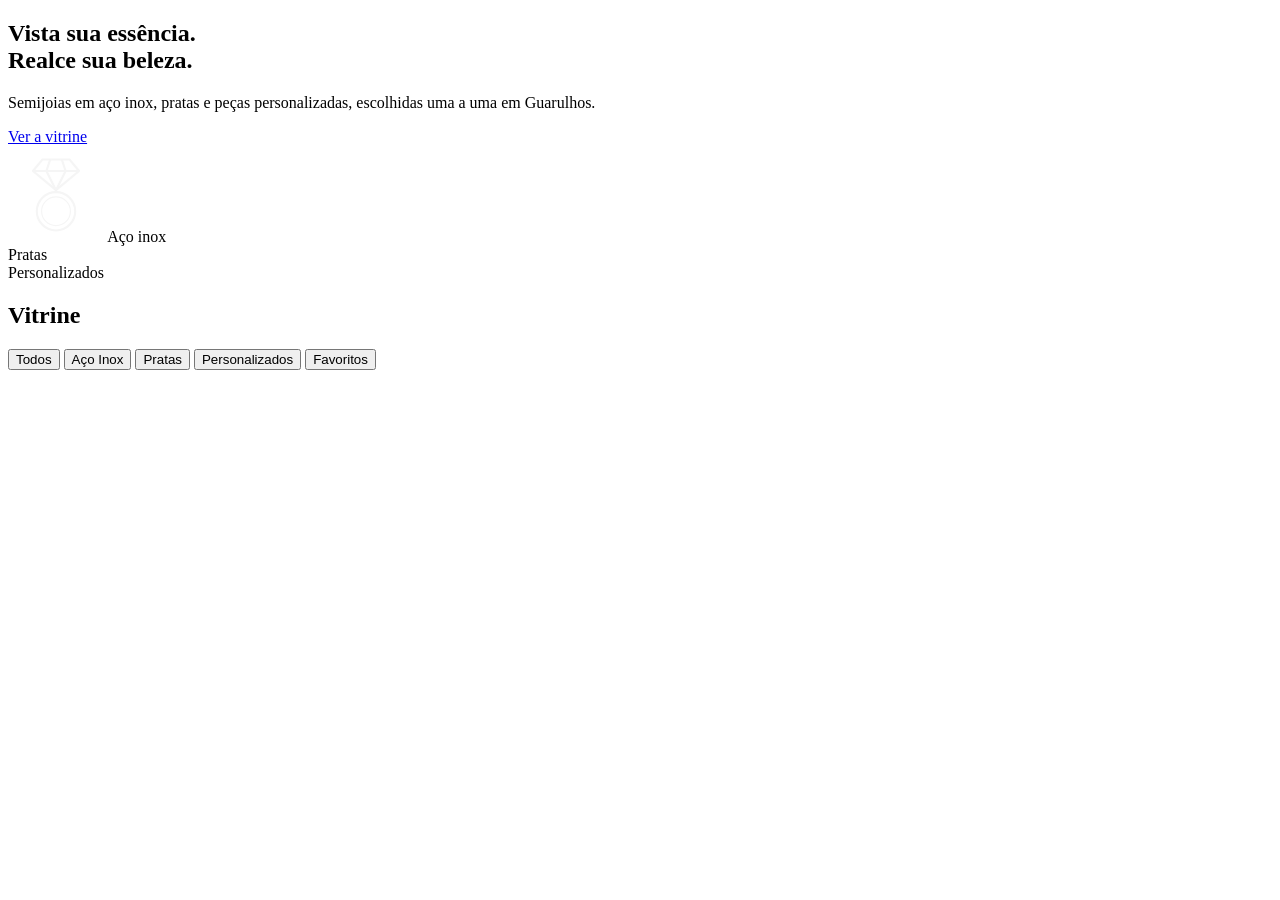
==== index.html @ fe7453b3 "Prepare site for GitHub Pages deployment" ====
<!DOCTYPE html>
<html lang="pt-BR">
<head>
  <meta charset="UTF-8">
  <meta name="viewport" content="width=device-width, initial-scale=1">
  <title>AVELA Semijoias | Vista sua essência. Realce sua beleza.</title>
  <meta name="description" content="Semijoias em aço inox, pratas e peças personalizadas. Compre pelo WhatsApp. Guarulhos, SP.">

  <!-- Fontes: Playfair Display (títulos) e Inter (textos) -->
  <link rel="preconnect" href="https://fonts.googleapis.com">
  <link rel="preconnect" href="https://fonts.gstatic.com" crossorigin>
  <link href="https://fonts.googleapis.com/css2?family=Inter:wght@400;500;600&family=Playfair+Display:wght@400;500;600&display=swap" rel="stylesheet">

  <link rel="stylesheet" href="style.css">
</head>

<!-- data-pagina diz ao script.js qual página está aberta -->
<body data-pagina="home">

  <!-- O cabeçalho é montado pelo script.js (mesmo código em todas as páginas) -->
  <div id="cabecalho"></div>

  <main>
    <!-- BANNER DE BOAS-VINDAS -->
    <section class="hero">
      <div class="container hero__interno">
        <div class="hero__texto">
          <h1>Vista sua essência.<br>Realce sua beleza.</h1>
          <p>Semijoias em aço inox, pratas e peças personalizadas, escolhidas uma a uma em Guarulhos.</p>
          <a class="btn btn--bordo btn--grande" href="#vitrine">Ver a vitrine</a>
        </div>

        <!-- Círculo bordô: ecoa o círculo da logomarca -->
        <div class="hero__selo" aria-hidden="true">
          <svg viewBox="0 0 100 100" width="96" height="96" fill="none" stroke="#F5F5F5" stroke-width="2.2" stroke-linejoin="round">
            <path d="M36 14h28l10 12-24 20-24-20z"/>
            <path d="M26 26h48M44 14l-4 12 10 20M56 14l4 12-10 20"/>
            <circle cx="50" cy="68" r="20"/>
            <circle cx="50" cy="68" r="15" stroke-width="1.2"/>
          </svg>
          <span>Aço inox<br>Pratas<br>Personalizados</span>
        </div>
      </div>
    </section>

    <!-- DESTAQUES (produtos marcados como "Sim" na coluna Destaque) -->
    <section class="secao container" id="destaques" hidden>
      <h2 class="secao__titulo">Destaques</h2>
      <div class="grade" id="grade-destaques"></div>
    </section>

    <!-- CATÁLOGO COM FILTROS -->
    <section class="secao container" id="vitrine">
      <h2 class="secao__titulo">Vitrine</h2>

      <div class="filtros" role="group" aria-label="Filtrar por categoria">
        <button class="filtro ativo" data-categoria="todos">Todos</button>
        <button class="filtro" data-categoria="Aço Inox">Aço Inox</button>
        <button class="filtro" data-categoria="Pratas">Pratas</button>
        <button class="filtro" data-categoria="Personalizados">Personalizados</button>
        <button class="filtro" data-categoria="favoritos">Favoritos</button>
      </div>

      <div class="grade" id="grade"></div>
      <p class="vazio" id="vazio" hidden></p>
    </section>
  </main>

  <div id="rodape"></div>

  <script src="script.js"></script>
</body>
</html>
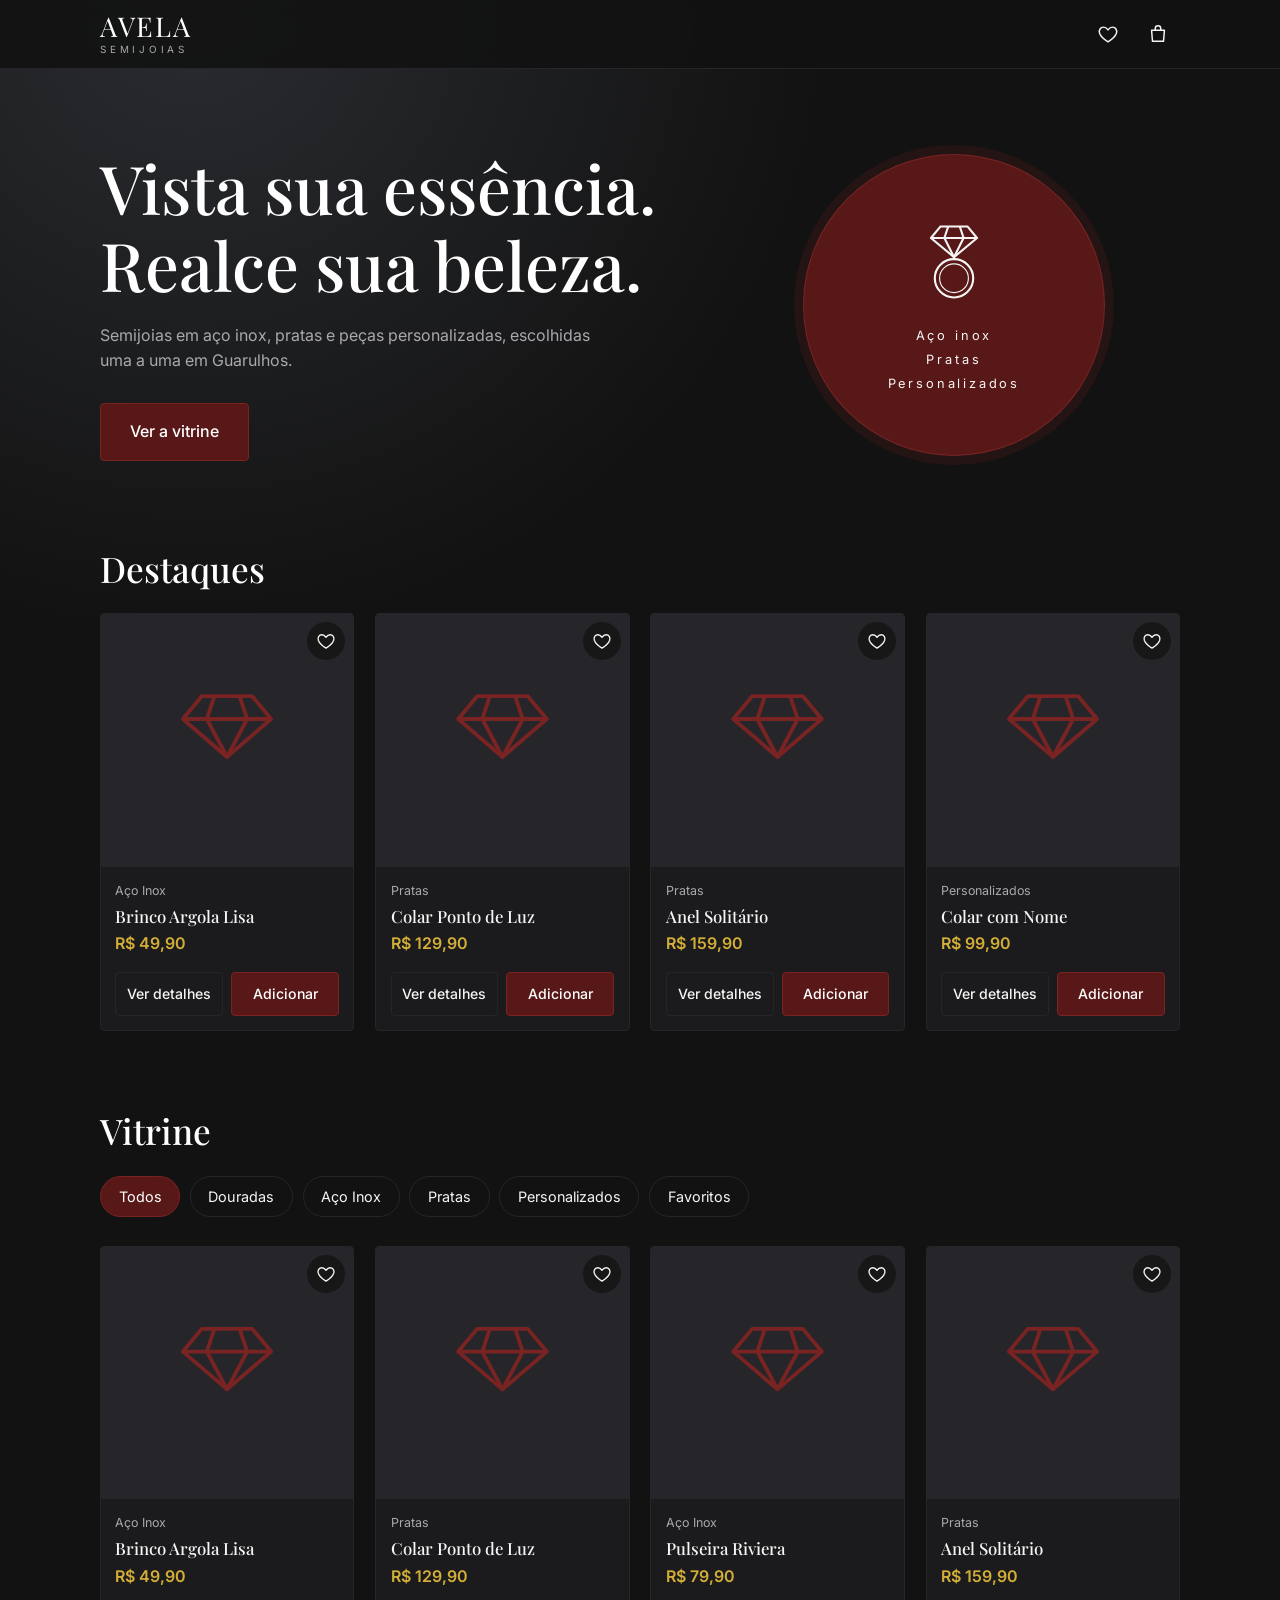
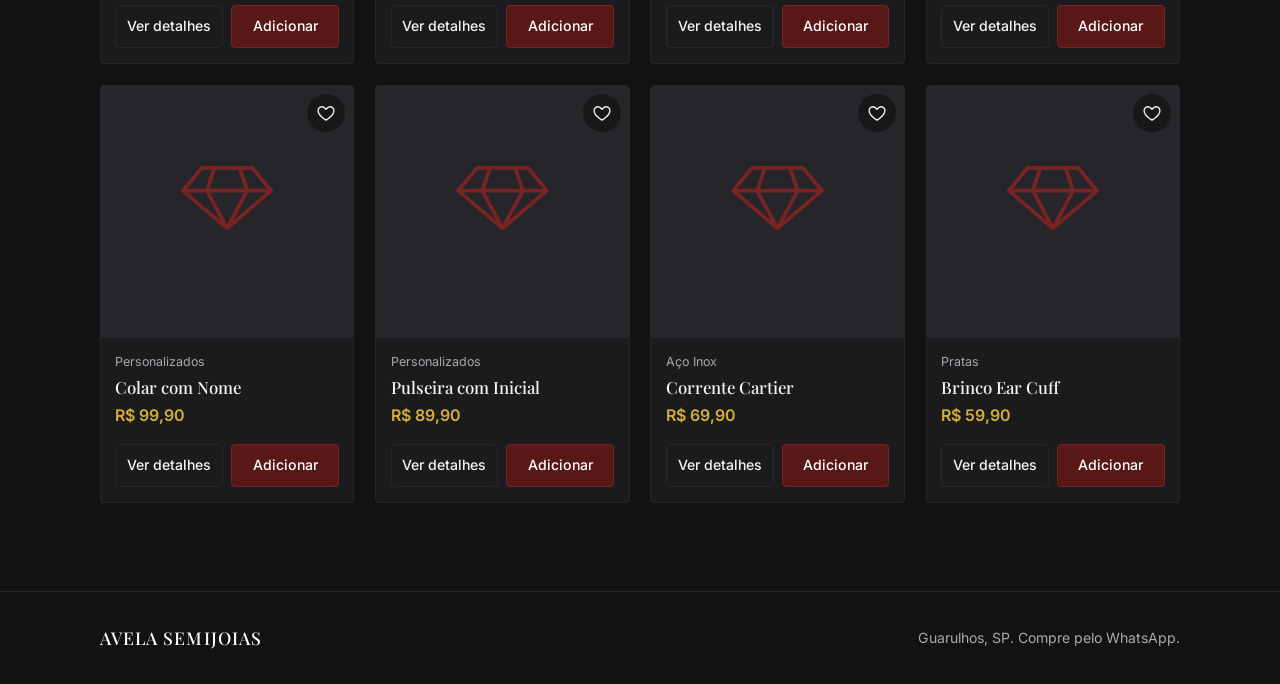
==== commit ede185ab: "Update index.html" ====
--- a/index.html
+++ b/index.html
@@ -55,6 +55,7 @@
 
       <div class="filtros" role="group" aria-label="Filtrar por categoria">
         <button class="filtro ativo" data-categoria="todos">Todos</button>
+        <button class="filtro" data-categoria="Aço Inox">Douradas</button>
         <button class="filtro" data-categoria="Aço Inox">Aço Inox</button>
         <button class="filtro" data-categoria="Pratas">Pratas</button>
         <button class="filtro" data-categoria="Personalizados">Personalizados</button>
--- a/style.css
+++ b/style.css
@@ -0,0 +1,259 @@
+/* =========================================================
+   AVELA SEMIJOIAS - Estilos globais
+   Paleta: chumbo (fundo), bordô (destaque), branco e dourado suave
+   ========================================================= */
+
+/* ---------- 1. Variáveis de cor e tipografia ---------- */
+:root {
+  --chumbo: #121212;
+  --chumbo-2: #1b1b1d;       /* superfícies (cards, caixas) */
+  --chumbo-3: #26262a;       /* bordas e divisórias */
+  --bordo: #581818;          /* cor primária da logo */
+  --bordo-escuro: #4a1212;
+  --bordo-claro: #7a2323;    /* hover dos botões */
+  --dourado: #d4af37;
+  --branco: #ffffff;
+  --offwhite: #f5f5f5;
+  --cinza: #a9a9ad;          /* textos secundários */
+
+  --fonte-titulo: "Playfair Display", Georgia, serif;
+  --fonte-texto: "Inter", Roboto, Arial, sans-serif;
+
+  --largura-max: 1120px;
+  --raio: 4px;
+}
+
+/* ---------- 2. Reset e base ---------- */
+*, *::before, *::after { box-sizing: border-box; }
+
+html { scroll-behavior: smooth; }
+
+body {
+  margin: 0;
+  font-family: var(--fonte-texto);
+  font-size: 1rem;
+  line-height: 1.6;
+  color: var(--offwhite);
+  background:
+    radial-gradient(circle at 15% 0%, #2a2c30 0%, transparent 45%),
+    var(--chumbo);
+  background-attachment: fixed;
+}
+
+img { max-width: 100%; display: block; }
+a { color: inherit; text-decoration: none; }
+h1, h2, h3 { font-family: var(--fonte-titulo); font-weight: 500; line-height: 1.15; margin: 0; }
+button { font: inherit; cursor: pointer; }
+
+/* Foco visível para quem navega pelo teclado */
+:focus-visible { outline: 2px solid var(--dourado); outline-offset: 3px; }
+
+[hidden] { display: none !important; }
+
+.container { width: 100%; max-width: var(--largura-max); margin: 0 auto; padding: 0 1.25rem; }
+
+/* ---------- 3. Botões ---------- */
+.btn {
+  display: inline-flex; align-items: center; justify-content: center;
+  padding: .7rem 1.25rem;
+  border: 1px solid transparent; border-radius: var(--raio);
+  font-weight: 500; font-size: .95rem; text-align: center;
+  transition: background .2s, border-color .2s, color .2s;
+}
+.btn--bordo { background: var(--bordo); color: var(--branco); border-color: var(--bordo-claro); }
+.btn--bordo:hover { background: var(--bordo-claro); }
+.btn--contorno { border-color: var(--chumbo-3); color: var(--offwhite); background: transparent; }
+.btn--contorno:hover { border-color: var(--dourado); color: var(--dourado); }
+.btn--grande { padding: .95rem 1.8rem; font-size: 1rem; }
+.btn--cheio { width: 100%; }
+
+.link-discreto {
+  background: none; border: 0; padding: .5rem 0; color: var(--cinza);
+  text-decoration: underline; font-size: .85rem;
+}
+.link-discreto:hover { color: var(--branco); }
+
+/* ---------- 4. Cabeçalho ---------- */
+.cabecalho {
+  position: sticky; top: 0; z-index: 20;
+  background: rgba(18, 18, 18, .88);
+  backdrop-filter: blur(10px);
+  border-bottom: 1px solid var(--chumbo-3);
+}
+.cabecalho__interno { display: flex; align-items: center; justify-content: space-between; min-height: 68px; }
+
+.logo { display: flex; flex-direction: column; line-height: 1; }
+.logo__nome { font-family: var(--fonte-titulo); font-size: 1.7rem; letter-spacing: .06em; color: var(--branco); }
+.logo__sub { font-size: .62rem; letter-spacing: .38em; color: var(--cinza); margin-top: .3rem; }
+
+.acoes { display: flex; gap: .4rem; }
+.icone-btn {
+  position: relative; display: grid; place-items: center;
+  width: 44px; height: 44px; border-radius: 50%; color: var(--offwhite);
+  transition: color .2s, background .2s;
+}
+.icone-btn:hover { color: var(--dourado); background: var(--chumbo-2); }
+.icone-btn svg { width: 22px; height: 22px; }
+
+.badge {
+  position: absolute; top: 3px; right: 1px;
+  min-width: 18px; height: 18px; padding: 0 5px;
+  border-radius: 9px; background: var(--bordo); color: var(--branco);
+  font-size: .7rem; font-weight: 600; line-height: 18px; text-align: center;
+  border: 1px solid var(--bordo-claro);
+}
+
+/* ---------- 5. Banner (hero) ---------- */
+.hero { padding: 3.5rem 0 2.5rem; }
+.hero__interno { display: grid; gap: 2.5rem; align-items: center; }
+
+.hero__texto h1 { font-size: clamp(2.3rem, 7vw, 4.2rem); color: var(--branco); }
+.hero__texto p { max-width: 32rem; color: var(--cinza); margin: 1.2rem 0 1.8rem; }
+
+.hero__selo {
+  justify-self: center;
+  width: min(300px, 78vw); aspect-ratio: 1;
+  border-radius: 50%;
+  background: var(--bordo);
+  box-shadow: 0 0 0 1px var(--bordo-claro), 0 0 0 10px rgba(88, 24, 24, .25);
+  display: flex; flex-direction: column; align-items: center; justify-content: center; gap: .9rem;
+  text-align: center; color: var(--offwhite);
+  font-size: .8rem; letter-spacing: .22em; line-height: 1.9;
+}
+
+/* ---------- 6. Seções, filtros e grade ---------- */
+.secao { padding: 2.5rem 1.25rem; }
+.secao__titulo { font-size: clamp(1.6rem, 4vw, 2.2rem); margin-bottom: 1.5rem; color: var(--branco); }
+
+.filtros { display: flex; flex-wrap: wrap; gap: .6rem; margin-bottom: 1.8rem; }
+.filtro {
+  padding: .5rem 1.1rem; border-radius: 999px;
+  background: transparent; color: var(--offwhite);
+  border: 1px solid var(--chumbo-3); font-size: .9rem;
+  transition: all .2s;
+}
+.filtro:hover { border-color: var(--dourado); }
+.filtro.ativo { background: var(--bordo); border-color: var(--bordo-claro); color: var(--branco); }
+
+.grade { display: grid; grid-template-columns: repeat(2, 1fr); gap: 1rem; }
+
+.vazio, .carregando { color: var(--cinza); padding: 2rem 0; }
+
+/* ---------- 7. Card de produto ---------- */
+.card {
+  position: relative; display: flex; flex-direction: column;
+  background: var(--chumbo-2);
+  border: 1px solid var(--chumbo-3); border-radius: var(--raio);
+  overflow: hidden; transition: border-color .2s;
+}
+.card:hover { border-color: rgba(212, 175, 55, .5); }
+
+.card__img { display: block; aspect-ratio: 1; background: var(--chumbo-3); }
+.card__img img { width: 100%; height: 100%; object-fit: cover; }
+
+.card__fav {
+  position: absolute; top: .5rem; right: .5rem;
+  width: 38px; height: 38px; display: grid; place-items: center;
+  border-radius: 50%; border: 0;
+  background: rgba(18, 18, 18, .7); color: var(--offwhite);
+}
+.card__fav svg { width: 20px; height: 20px; }
+.card__fav.ativo, .btn-fav.ativo { color: var(--dourado); }
+.card__fav.ativo svg, .btn-fav.ativo svg { fill: currentColor; }
+
+.card__corpo { display: flex; flex-direction: column; gap: .35rem; padding: .9rem; flex: 1; }
+.card__cat { margin: 0; font-size: .78rem; color: var(--cinza); }
+.card__nome { font-size: 1.05rem; }
+.card__preco { margin: 0; color: var(--dourado); font-weight: 600; }
+.card__botoes { display: grid; gap: .5rem; margin-top: auto; padding-top: .6rem; }
+.card__botoes .btn { padding: .6rem .5rem; font-size: .88rem; }
+
+/* ---------- 8. Página de produto ---------- */
+.produto { display: grid; gap: 2rem; padding: 2rem 0; }
+.produto__foto { border-radius: var(--raio); overflow: hidden; border: 1px solid var(--chumbo-3); background: var(--chumbo-2); }
+.produto__foto img { width: 100%; aspect-ratio: 1; object-fit: cover; }
+.produto__info h1 { font-size: clamp(1.8rem, 5vw, 2.6rem); margin: .3rem 0 .8rem; }
+.produto__cat { color: var(--cinza); font-size: .9rem; margin: 0; }
+.produto__preco { font-size: 1.6rem; color: var(--dourado); font-weight: 600; margin: 0 0 1.2rem; }
+.produto__desc { color: var(--offwhite); max-width: 34rem; margin-bottom: 1.5rem; }
+.produto__acoes { display: grid; gap: .7rem; max-width: 26rem; }
+.voltar { display: inline-block; margin-top: 1.5rem; color: var(--cinza); font-size: .9rem; }
+.voltar:hover { color: var(--dourado); }
+
+.btn-fav {
+  display: inline-flex; align-items: center; justify-content: center; gap: .5rem;
+  padding: .7rem 1.25rem; border-radius: var(--raio);
+  background: transparent; border: 1px solid var(--chumbo-3); color: var(--offwhite);
+}
+.btn-fav svg { width: 20px; height: 20px; }
+
+/* Seletor de quantidade (usado no produto e no carrinho) */
+.qtd { display: inline-flex; align-items: center; border: 1px solid var(--chumbo-3); border-radius: var(--raio); }
+.qtd button { width: 38px; height: 38px; background: none; border: 0; color: var(--offwhite); font-size: 1.1rem; }
+.qtd button:hover { color: var(--dourado); }
+.qtd span { min-width: 34px; text-align: center; }
+
+/* ---------- 9. Carrinho ---------- */
+.carrinho { padding-top: 2rem; padding-bottom: 3rem; }
+.carrinho__layout { display: grid; gap: 2rem; }
+
+.item {
+  display: grid; grid-template-columns: 84px 1fr; gap: 1rem;
+  padding: 1rem 0; border-bottom: 1px solid var(--chumbo-3);
+}
+.item img { width: 84px; height: 84px; object-fit: cover; border-radius: var(--raio); background: var(--chumbo-3); }
+.item__nome { font-family: var(--fonte-titulo); font-size: 1.1rem; margin: 0; }
+.item__preco { margin: .2rem 0 .6rem; color: var(--dourado); }
+.item__linha { display: flex; align-items: center; gap: 1rem; flex-wrap: wrap; }
+
+.resumo {
+  background: var(--chumbo-2); border: 1px solid var(--chumbo-3);
+  border-radius: var(--raio); padding: 1.4rem; align-self: start;
+}
+.resumo h2 { font-size: 1.3rem; margin-bottom: 1rem; }
+.resumo__linha { display: flex; justify-content: space-between; font-size: 1.2rem; margin-bottom: 1.2rem; }
+.resumo__linha strong { color: var(--dourado); }
+.resumo label { display: block; font-size: .85rem; color: var(--cinza); margin: .8rem 0 .3rem; }
+.resumo input, .resumo textarea {
+  width: 100%; padding: .7rem; border-radius: var(--raio);
+  background: var(--chumbo); color: var(--branco);
+  border: 1px solid var(--chumbo-3); font: inherit;
+}
+.resumo .btn { margin-top: 1.2rem; }
+.resumo__nota { font-size: .8rem; color: var(--cinza); margin: .8rem 0 .2rem; }
+
+/* ---------- 10. Aviso (toast) ---------- */
+.toast {
+  position: fixed; left: 50%; bottom: 1.5rem; z-index: 50;
+  transform: translate(-50%, 20px); opacity: 0; pointer-events: none;
+  background: var(--bordo); color: var(--branco);
+  border: 1px solid var(--bordo-claro); border-radius: var(--raio);
+  padding: .8rem 1.3rem; font-size: .92rem;
+  transition: opacity .25s, transform .25s;
+}
+.toast.visivel { opacity: 1; transform: translate(-50%, 0); }
+
+/* ---------- 11. Rodapé ---------- */
+.rodape { margin-top: 3rem; padding: 2rem 0; border-top: 1px solid var(--chumbo-3); color: var(--cinza); font-size: .88rem; }
+.rodape__interno { display: flex; flex-direction: column; gap: .4rem; }
+.rodape strong { font-family: var(--fonte-titulo); font-weight: 500; font-size: 1.1rem; color: var(--branco); letter-spacing: .06em; }
+
+/* ---------- 12. Telas maiores ---------- */
+@media (min-width: 640px) {
+  .grade { grid-template-columns: repeat(3, 1fr); gap: 1.3rem; }
+  .card__botoes { grid-template-columns: 1fr 1fr; }
+  .rodape__interno { flex-direction: row; justify-content: space-between; align-items: center; }
+}
+
+@media (min-width: 900px) {
+  .hero { padding: 5rem 0 3rem; }
+  .hero__interno { grid-template-columns: 1.3fr 1fr; }
+  .grade { grid-template-columns: repeat(4, 1fr); }
+  .produto { grid-template-columns: 1fr 1fr; gap: 3.5rem; padding: 3rem 0; }
+  .carrinho__layout { grid-template-columns: 1.6fr 1fr; }
+}
+
+/* ---------- 13. Respeita quem prefere menos movimento ---------- */
+@media (prefers-reduced-motion: reduce) {
+  * { transition: none !important; scroll-behavior: auto !important; }
+}
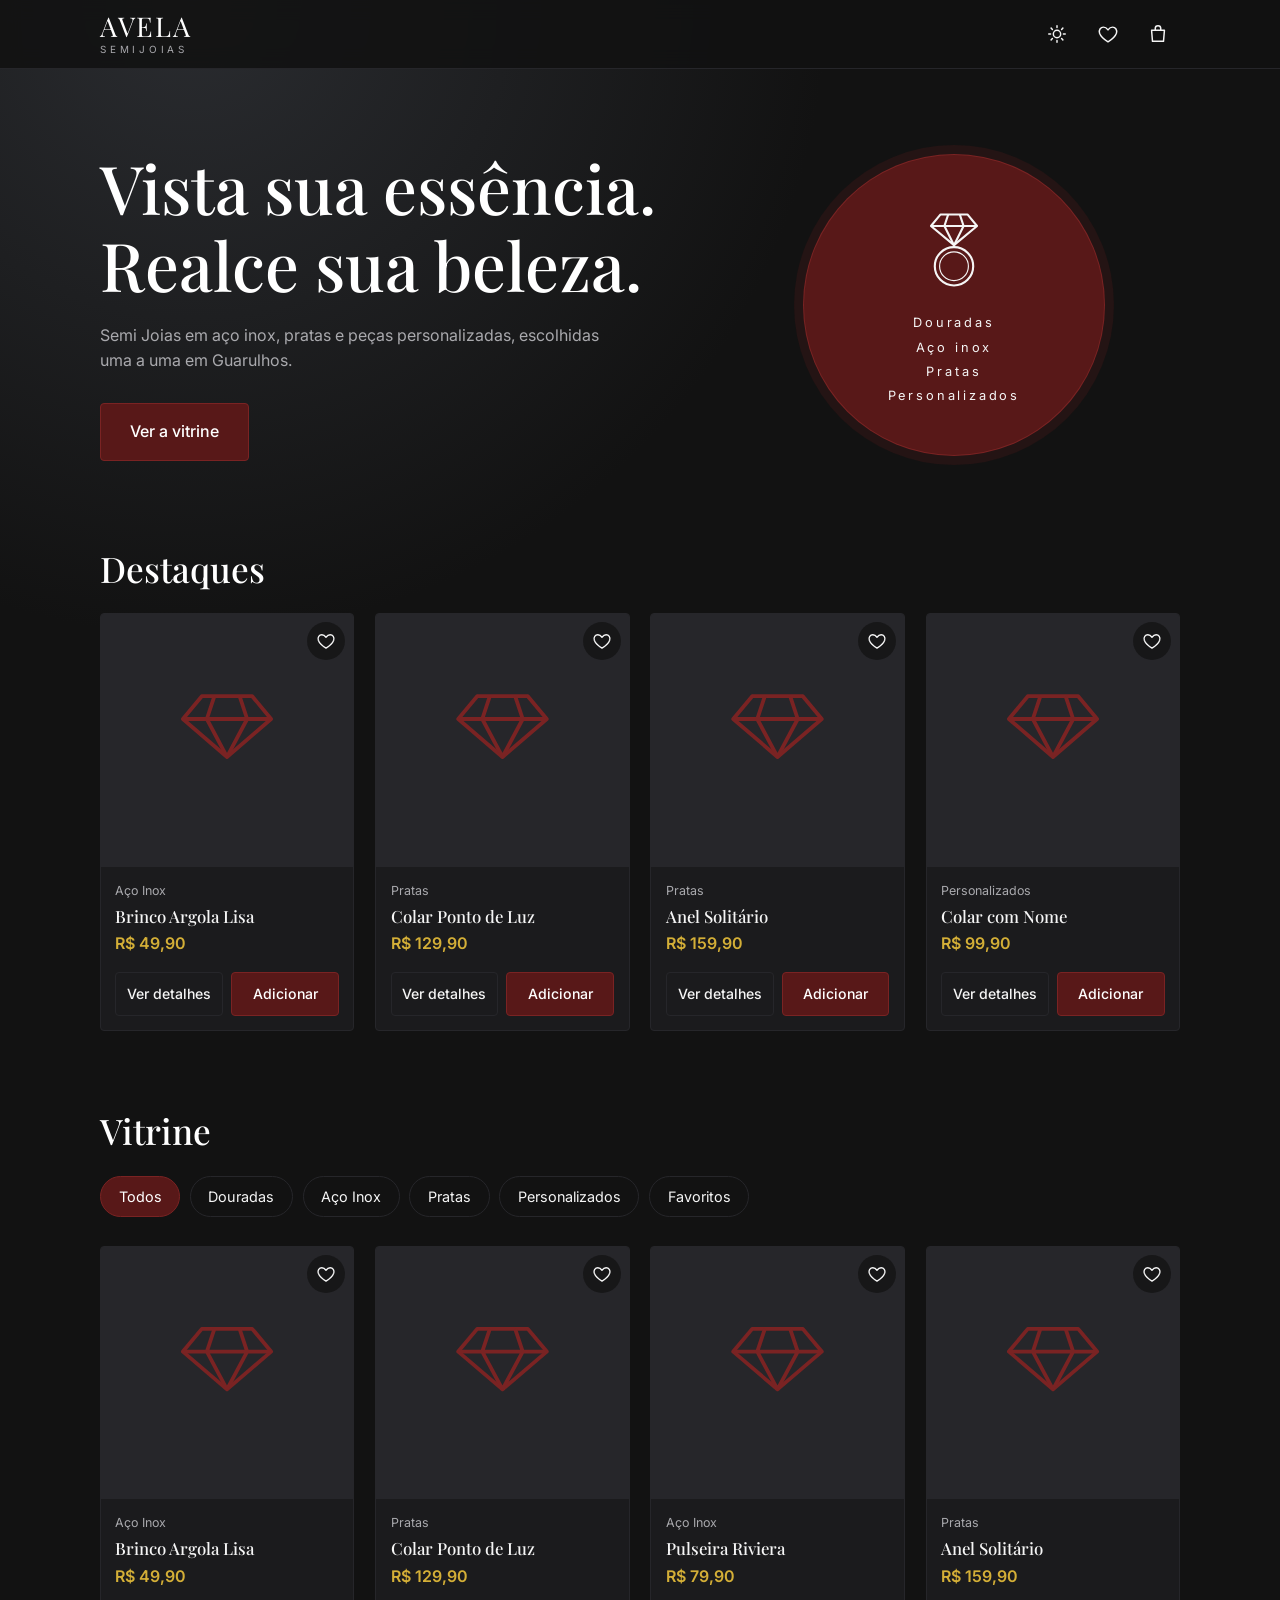
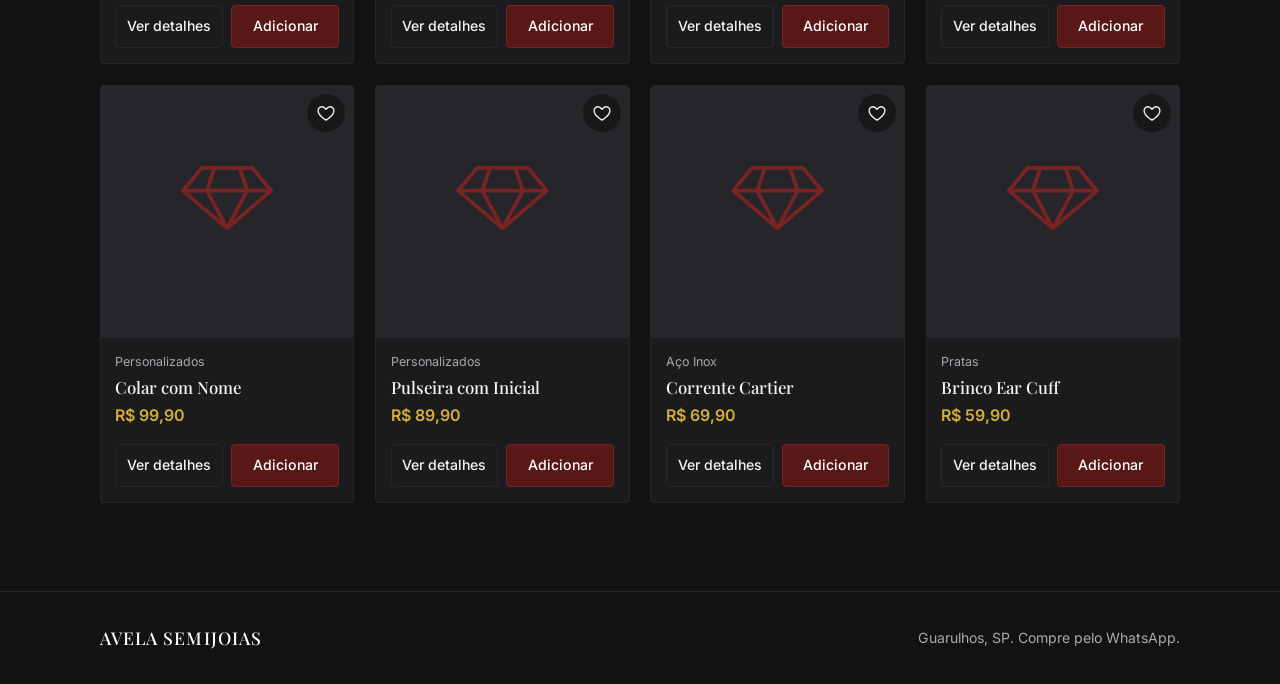
==== commit afec3211: "Correct spelling of 'Semi Joias' in index.html" ====
--- a/index.html
+++ b/index.html
@@ -3,7 +3,7 @@
 <head>
   <meta charset="UTF-8">
   <meta name="viewport" content="width=device-width, initial-scale=1">
-  <title>AVELA Semijoias | Vista sua essência. Realce sua beleza.</title>
+  <title>AVELA Semi Joias | Vista sua essência. Realce sua beleza.</title>
   <meta name="description" content="Semijoias em aço inox, pratas e peças personalizadas. Compre pelo WhatsApp. Guarulhos, SP.">
 
   <!-- Fontes: Playfair Display (títulos) e Inter (textos) -->
@@ -26,7 +26,7 @@
       <div class="container hero__interno">
         <div class="hero__texto">
           <h1>Vista sua essência.<br>Realce sua beleza.</h1>
-          <p>Semijoias em aço inox, pratas e peças personalizadas, escolhidas uma a uma em Guarulhos.</p>
+          <p>Semi Joias em aço inox, pratas e peças personalizadas, escolhidas uma a uma em Guarulhos.</p>
           <a class="btn btn--bordo btn--grande" href="#vitrine">Ver a vitrine</a>
         </div>
 
@@ -38,7 +38,7 @@
             <circle cx="50" cy="68" r="20"/>
             <circle cx="50" cy="68" r="15" stroke-width="1.2"/>
           </svg>
-          <span>Aço inox<br>Pratas<br>Personalizados</span>
+          <span>Douradas<br>Aço inox<br>Pratas<br>Personalizados</span>
         </div>
       </div>
     </section>
@@ -55,7 +55,7 @@
 
       <div class="filtros" role="group" aria-label="Filtrar por categoria">
         <button class="filtro ativo" data-categoria="todos">Todos</button>
-        <button class="filtro" data-categoria="Aço Inox">Douradas</button>
+        <button class="filtro" data-categoria="Douradas">Douradas</button>
         <button class="filtro" data-categoria="Aço Inox">Aço Inox</button>
         <button class="filtro" data-categoria="Pratas">Pratas</button>
         <button class="filtro" data-categoria="Personalizados">Personalizados</button>
--- a/style.css
+++ b/style.css
@@ -257,3 +257,168 @@
 @media (prefers-reduced-motion: reduce) {
   * { transition: none !important; scroll-behavior: auto !important; }
 }
+
+/* ---------- 14. Botão de tema (sol / lua) ---------- */
+button.icone-btn { background: none; border: 0; cursor: pointer; }
+.icone-lua { display: none; }                          /* tema escuro: mostra o sol */
+[data-tema="claro"] .icone-sol { display: none; }      /* tema claro: mostra a lua */
+[data-tema="claro"] .icone-lua { display: block; }
+
+/* ---------- 15. Tema claro (ativado por data-tema="claro" no <html>) ----------
+   Só trocamos as variáveis e os poucos pontos com cor fixa. */
+[data-tema="claro"] {
+  --chumbo: #faf6f4;      /* fundo da página */
+  --chumbo-2: #ffffff;    /* cards e caixas */
+  --chumbo-3: #e6dcd9;    /* bordas */
+  --offwhite: #2b2023;    /* texto principal */
+  --cinza: #6b6063;       /* texto secundário */
+  --dourado: #8f6f12;     /* dourado mais escuro para ler bem no fundo claro */
+}
+
+[data-tema="claro"] body {
+  background:
+    radial-gradient(circle at 15% 0%, #f0e4e0 0%, transparent 45%),
+    var(--chumbo);
+  background-attachment: fixed;
+}
+
+[data-tema="claro"] .cabecalho { background: rgba(250, 246, 244, .9); }
+
+/* Títulos e logo em bordô no tema claro */
+[data-tema="claro"] h1,
+[data-tema="claro"] h2,
+[data-tema="claro"] h3,
+[data-tema="claro"] .logo__nome,
+[data-tema="claro"] .rodape strong { color: var(--bordo); }
+
+[data-tema="claro"] .card__fav { background: rgba(255, 255, 255, .88); }
+[data-tema="claro"] .hero__selo { color: #fff; }   /* texto sobre o círculo bordô */
+[data-tema="claro"] .resumo input,
+[data-tema="claro"] .resumo textarea { color: var(--offwhite); }
+[data-tema="claro"] .link-discreto:hover { color: var(--bordo); }
+
+/* =========================================================
+   GALERIA DE FOTOS DO PRODUTO + LIGHTBOX
+   Cole este bloco no FINAL do seu style.css
+   ========================================================= */
+
+.galeria { width: 100%; }
+
+.galeria__principal {
+  position: relative;
+  border-radius: 12px;
+  overflow: hidden;
+  cursor: zoom-in;
+  touch-action: pan-y; /* permite rolar a página na vertical e arrastar na horizontal */
+}
+.galeria__principal img {
+  display: block;
+  width: 100%;
+  aspect-ratio: 1 / 1;
+  object-fit: cover;
+}
+
+/* Setas e contador sobre a foto principal */
+.galeria__seta {
+  position: absolute;
+  top: 50%;
+  transform: translateY(-50%);
+  width: 40px;
+  height: 40px;
+  border: 0;
+  border-radius: 50%;
+  background: rgba(18, 18, 18, .6);
+  color: #fff;
+  font-size: 1.7rem;
+  line-height: 1;
+  display: grid;
+  place-items: center;
+  cursor: pointer;
+  transition: background .2s;
+}
+.galeria__seta:hover { background: #581818; }
+.galeria__seta--ant { left: 10px; }
+.galeria__seta--prox { right: 10px; }
+
+.galeria__contador {
+  position: absolute;
+  right: 10px;
+  bottom: 10px;
+  padding: 2px 10px;
+  border-radius: 999px;
+  background: rgba(18, 18, 18, .65);
+  color: #fff;
+  font-size: .8rem;
+}
+
+/* Miniaturas */
+.miniaturas {
+  display: flex;
+  gap: .5rem;
+  margin-top: .7rem;
+  overflow-x: auto;
+  padding-bottom: 4px;
+}
+.miniatura {
+  flex: none;
+  width: 68px;
+  height: 68px;
+  padding: 0;
+  border: 2px solid transparent;
+  border-radius: 8px;
+  overflow: hidden;
+  background: none;
+  cursor: pointer;
+  opacity: .6;
+  transition: opacity .2s, border-color .2s;
+}
+.produto__foto .miniatura img {
+  display: block;
+  width: 100%;
+  height: 100%;
+  aspect-ratio: auto;
+  object-fit: cover;
+}
+.miniatura:hover { opacity: 1; }
+.miniatura.ativa { opacity: 1; border-color: #D4AF37; }
+
+/* Foto ampliada (lightbox) */
+.lightbox {
+  position: fixed;
+  inset: 0;
+  z-index: 1000;
+  display: flex;
+  align-items: center;
+  justify-content: center;
+  background: rgba(0, 0, 0, .92);
+  padding: 1rem;
+}
+.lightbox[hidden] { display: none; } /* garante que "hidden" esconda mesmo com display:flex */
+.lightbox__img {
+  max-width: 92vw;
+  max-height: 88vh;
+  object-fit: contain;
+  border-radius: 6px;
+}
+.lightbox__fechar,
+.lightbox__seta {
+  position: absolute;
+  border: 0;
+  border-radius: 50%;
+  background: rgba(255, 255, 255, .14);
+  color: #fff;
+  cursor: pointer;
+  display: grid;
+  place-items: center;
+  transition: background .2s;
+}
+.lightbox__fechar:hover,
+.lightbox__seta:hover { background: #581818; }
+.lightbox__fechar { top: 14px; right: 14px; width: 42px; height: 42px; font-size: 1.8rem; line-height: 1; }
+.lightbox__seta { top: 50%; transform: translateY(-50%); width: 46px; height: 46px; font-size: 2rem; line-height: 1; }
+.lightbox__seta[hidden] { display: none; }
+.lightbox__seta--ant { left: 14px; }
+.lightbox__seta--prox { right: 14px; }
+
+/* Impede a página de rolar por trás do lightbox aberto */
+body.sem-rolagem { overflow: hidden; }
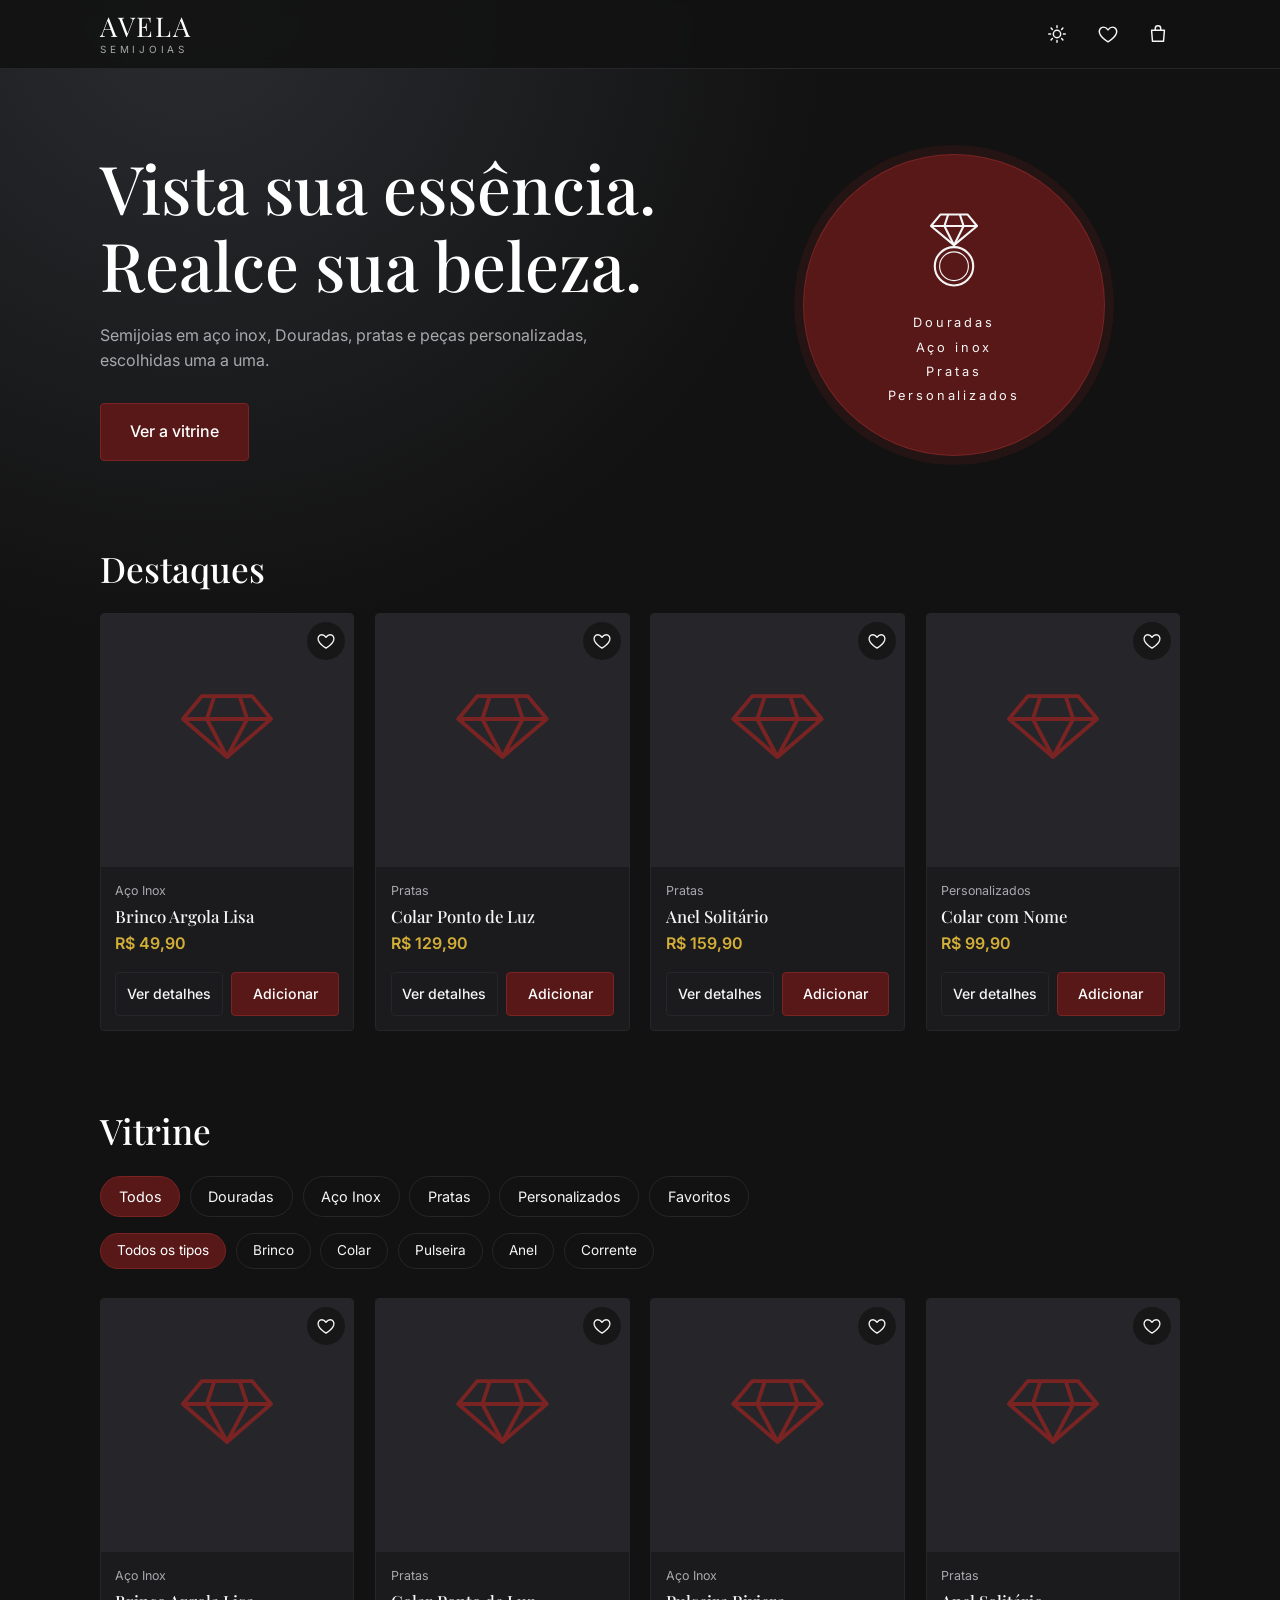
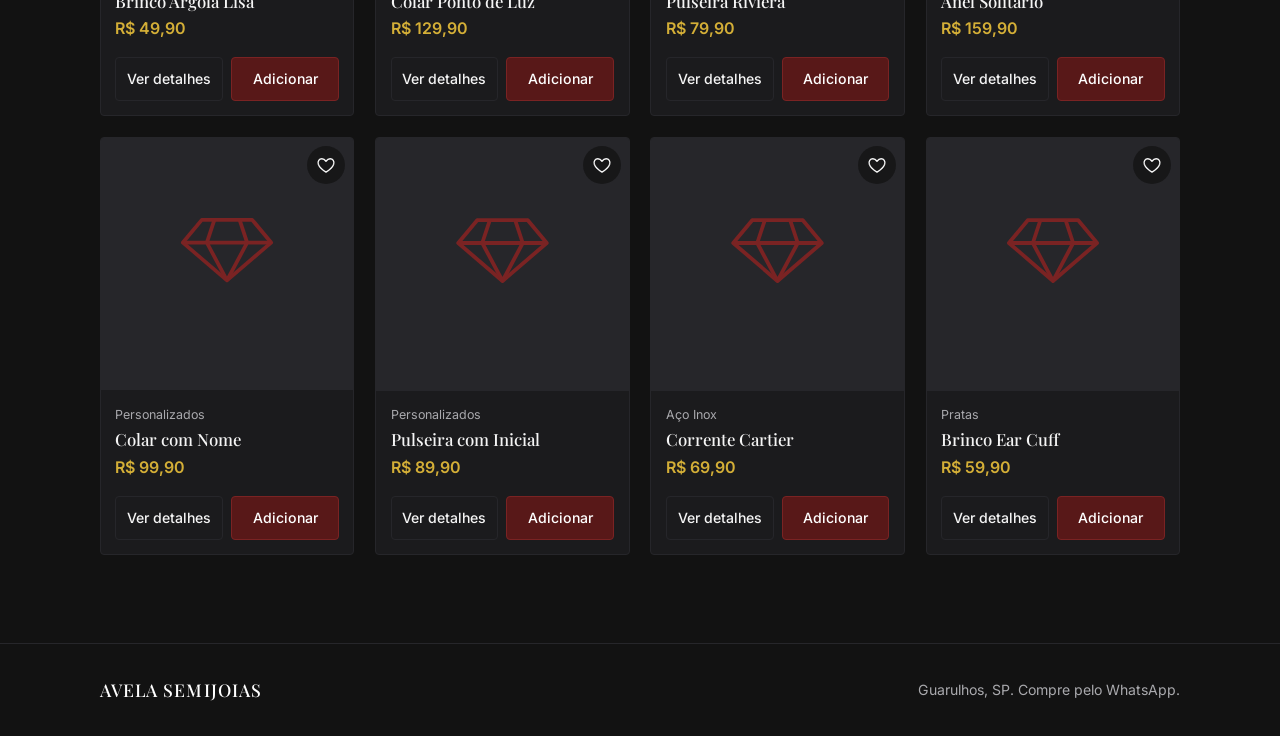
==== commit b09ca03d: "Rename index (1).html to index.html" ====
--- a/index.html
+++ b/index.html
@@ -3,7 +3,7 @@
 <head>
   <meta charset="UTF-8">
   <meta name="viewport" content="width=device-width, initial-scale=1">
-  <title>AVELA Semi Joias | Vista sua essência. Realce sua beleza.</title>
+  <title>AVELA Semijoias | Vista sua essência. Realce sua beleza.</title>
   <meta name="description" content="Semijoias em aço inox, pratas e peças personalizadas. Compre pelo WhatsApp. Guarulhos, SP.">
 
   <!-- Fontes: Playfair Display (títulos) e Inter (textos) -->
@@ -26,7 +26,7 @@
       <div class="container hero__interno">
         <div class="hero__texto">
           <h1>Vista sua essência.<br>Realce sua beleza.</h1>
-          <p>Semi Joias em aço inox, pratas e peças personalizadas, escolhidas uma a uma em Guarulhos.</p>
+          <p>Semijoias em aço inox, Douradas, pratas e peças personalizadas, escolhidas uma a uma.</p>
           <a class="btn btn--bordo btn--grande" href="#vitrine">Ver a vitrine</a>
         </div>
 
@@ -53,14 +53,17 @@
     <section class="secao container" id="vitrine">
       <h2 class="secao__titulo">Vitrine</h2>
 
-      <div class="filtros" role="group" aria-label="Filtrar por categoria">
+      <div class="filtros" id="filtros-categoria" role="group" aria-label="Filtrar por categoria">
         <button class="filtro ativo" data-categoria="todos">Todos</button>
-        <button class="filtro" data-categoria="Douradas">Douradas</button>
+        <button class="filtro ativo" data-categoria="Douradas">Douradas</button>
         <button class="filtro" data-categoria="Aço Inox">Aço Inox</button>
         <button class="filtro" data-categoria="Pratas">Pratas</button>
         <button class="filtro" data-categoria="Personalizados">Personalizados</button>
         <button class="filtro" data-categoria="favoritos">Favoritos</button>
       </div>
+
+      <!-- Filtro por tipo de peça: os botões são criados pelo script.js a partir da coluna Tipo da planilha -->
+      <div class="filtros filtros--tipo" id="filtros-tipo" role="group" aria-label="Filtrar por tipo de peça" hidden></div>
 
       <div class="grade" id="grade"></div>
       <p class="vazio" id="vazio" hidden></p>
--- a/style.css
+++ b/style.css
@@ -135,6 +135,11 @@
 .filtro:hover { border-color: var(--dourado); }
 .filtro.ativo { background: var(--bordo); border-color: var(--bordo-claro); color: var(--branco); }
 
+/* Dois grupos de filtro: categoria (material) em cima, tipo da peça embaixo */
+#filtros-categoria { margin-bottom: 1rem; }
+.filtros--tipo .filtro { font-size: .85rem; padding: .4rem 1rem; }
+
+
 .grade { display: grid; grid-template-columns: repeat(2, 1fr); gap: 1rem; }
 
 .vazio, .carregando { color: var(--cinza); padding: 2rem 0; }
@@ -297,128 +302,156 @@
 [data-tema="claro"] .resumo textarea { color: var(--offwhite); }
 [data-tema="claro"] .link-discreto:hover { color: var(--bordo); }
 
-/* =========================================================
-   GALERIA DE FOTOS DO PRODUTO + LIGHTBOX
-   Cole este bloco no FINAL do seu style.css
-   ========================================================= */
-
+/* Preço promocional */
+.preco-antigo {
+  text-decoration: line-through;
+  opacity: 0.6;
+  font-size: 0.85em;
+  margin-right: 0.4rem;
+}
+.preco-promo {
+  color: #D4AF37;
+  font-weight: 600;
+}
+.selo-promo {
+  display: inline-block;
+  background: #581818;
+  color: #fff;
+  font-size: 0.7rem;
+  font-weight: 600;
+  padding: 2px 8px;
+  border-radius: 20px;
+  margin-left: 0.4rem;
+  vertical-align: middle;
+}
+
+/* ===== Cards: todas as fotos do mesmo tamanho ===== */
+.card { position: relative; display: flex; flex-direction: column; }
+.card .card__img { display: block; aspect-ratio: 1 / 1; overflow: hidden; }
+.card .card__img img { display: block; width: 100%; height: 100%; object-fit: cover; }
+.card .card__corpo { display: flex; flex-direction: column; flex: 1; }
+.card .card__botoes { margin-top: auto; }
+
+/* ===== Galeria do produto (foto grande + miniaturas embaixo) ===== */
 .galeria { width: 100%; }
 
-.galeria__principal {
+.galeria .galeria__principal {
   position: relative;
+  width: 100%;
+  aspect-ratio: 1 / 1;
+  overflow: hidden;
   border-radius: 12px;
-  overflow: hidden;
+  background: #1a1a1d;
   cursor: zoom-in;
-  touch-action: pan-y; /* permite rolar a página na vertical e arrastar na horizontal */
-}
-.galeria__principal img {
+}
+.galeria .galeria__principal img {
   display: block;
   width: 100%;
-  aspect-ratio: 1 / 1;
+  height: 100%;
   object-fit: cover;
 }
 
-/* Setas e contador sobre a foto principal */
-.galeria__seta {
+.galeria .galeria__seta {
   position: absolute;
   top: 50%;
   transform: translateY(-50%);
-  width: 40px;
-  height: 40px;
+  width: 38px;
+  height: 38px;
   border: 0;
   border-radius: 50%;
-  background: rgba(18, 18, 18, .6);
+  background: rgba(0, 0, 0, 0.55);
   color: #fff;
-  font-size: 1.7rem;
+  font-size: 1.5rem;
   line-height: 1;
-  display: grid;
-  place-items: center;
+  display: flex;
+  align-items: center;
+  justify-content: center;
   cursor: pointer;
-  transition: background .2s;
-}
-.galeria__seta:hover { background: #581818; }
-.galeria__seta--ant { left: 10px; }
-.galeria__seta--prox { right: 10px; }
-
-.galeria__contador {
+  z-index: 4;
+}
+.galeria .galeria__seta--ant { left: 10px; }
+.galeria .galeria__seta--prox { right: 10px; }
+
+.galeria .galeria__contador {
   position: absolute;
   right: 10px;
   bottom: 10px;
+  background: rgba(0, 0, 0, 0.6);
+  color: #fff;
+  font-size: 0.75rem;
   padding: 2px 10px;
-  border-radius: 999px;
-  background: rgba(18, 18, 18, .65);
-  color: #fff;
-  font-size: .8rem;
-}
-
-/* Miniaturas */
-.miniaturas {
+  border-radius: 20px;
+  z-index: 4;
+}
+
+/* Miniaturas em linha, a ativa fica com borda dourada */
+.galeria .miniaturas {
   display: flex;
-  gap: .5rem;
-  margin-top: .7rem;
+  gap: 10px;
+  margin-top: 12px;
   overflow-x: auto;
   padding-bottom: 4px;
 }
-.miniatura {
-  flex: none;
-  width: 68px;
-  height: 68px;
+.galeria .miniatura {
+  flex: 0 0 72px;
+  width: 72px;
+  height: 72px;
   padding: 0;
   border: 2px solid transparent;
-  border-radius: 8px;
+  border-radius: 10px;
   overflow: hidden;
   background: none;
   cursor: pointer;
-  opacity: .6;
-  transition: opacity .2s, border-color .2s;
-}
-.produto__foto .miniatura img {
-  display: block;
-  width: 100%;
-  height: 100%;
-  aspect-ratio: auto;
-  object-fit: cover;
-}
-.miniatura:hover { opacity: 1; }
-.miniatura.ativa { opacity: 1; border-color: #D4AF37; }
-
-/* Foto ampliada (lightbox) */
+  opacity: 0.7;
+}
+.galeria .miniatura img { display: block; width: 100%; height: 100%; object-fit: cover; }
+.galeria .miniatura:hover { opacity: 1; }
+.galeria .miniatura.ativa { border-color: #D4AF37; opacity: 1; }
+
+/* Lupa que acompanha o mouse */
+.galeria .lupa {
+  display: none;
+  position: absolute;
+  border-radius: 50%;
+  border: 3px solid #D4AF37;
+  box-shadow: 0 6px 20px rgba(0, 0, 0, 0.5);
+  background-color: #111;
+  background-repeat: no-repeat;
+  pointer-events: none;
+  z-index: 3;
+}
+.galeria .lupa.visivel { display: block; }
+
+/* ===== Foto ampliada em tela cheia (clique na foto) ===== */
 .lightbox {
   position: fixed;
   inset: 0;
-  z-index: 1000;
+  z-index: 100;
+  background: rgba(0, 0, 0, 0.92);
   display: flex;
   align-items: center;
   justify-content: center;
-  background: rgba(0, 0, 0, .92);
-  padding: 1rem;
-}
-.lightbox[hidden] { display: none; } /* garante que "hidden" esconda mesmo com display:flex */
-.lightbox__img {
-  max-width: 92vw;
-  max-height: 88vh;
-  object-fit: contain;
-  border-radius: 6px;
-}
+  padding: 2rem;
+}
+.lightbox[hidden] { display: none; }
+.lightbox__img { max-width: 100%; max-height: 100%; object-fit: contain; }
 .lightbox__fechar,
 .lightbox__seta {
   position: absolute;
+  width: 44px;
+  height: 44px;
   border: 0;
   border-radius: 50%;
-  background: rgba(255, 255, 255, .14);
+  background: rgba(255, 255, 255, 0.12);
   color: #fff;
+  font-size: 1.6rem;
+  display: flex;
+  align-items: center;
+  justify-content: center;
   cursor: pointer;
-  display: grid;
-  place-items: center;
-  transition: background .2s;
-}
-.lightbox__fechar:hover,
-.lightbox__seta:hover { background: #581818; }
-.lightbox__fechar { top: 14px; right: 14px; width: 42px; height: 42px; font-size: 1.8rem; line-height: 1; }
-.lightbox__seta { top: 50%; transform: translateY(-50%); width: 46px; height: 46px; font-size: 2rem; line-height: 1; }
+}
 .lightbox__seta[hidden] { display: none; }
-.lightbox__seta--ant { left: 14px; }
-.lightbox__seta--prox { right: 14px; }
-
-/* Impede a página de rolar por trás do lightbox aberto */
-body.sem-rolagem { overflow: hidden; }
+.lightbox__fechar { top: 16px; right: 16px; }
+.lightbox__seta--ant { left: 16px; top: 50%; transform: translateY(-50%); }
+.lightbox__seta--prox { right: 16px; top: 50%; transform: translateY(-50%); }
+body.sem-rolagem { overflow: hidden; }
